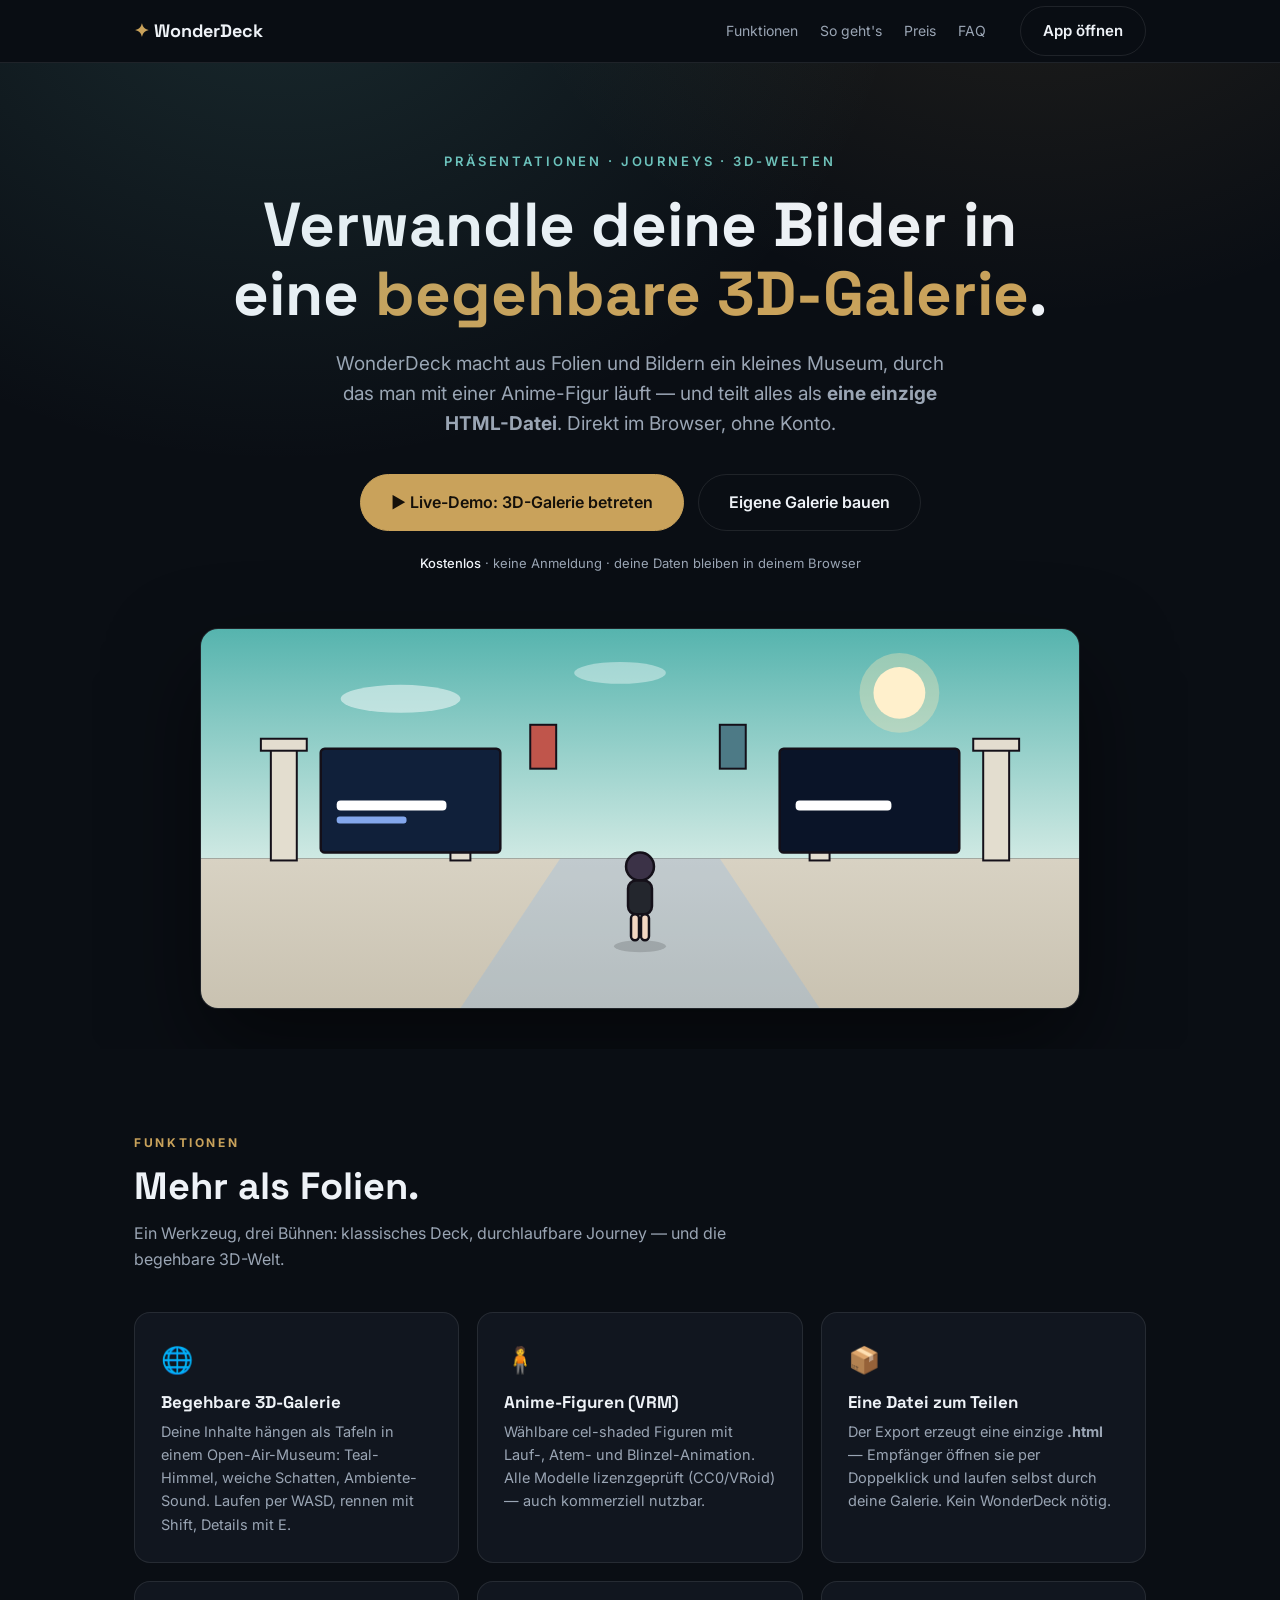
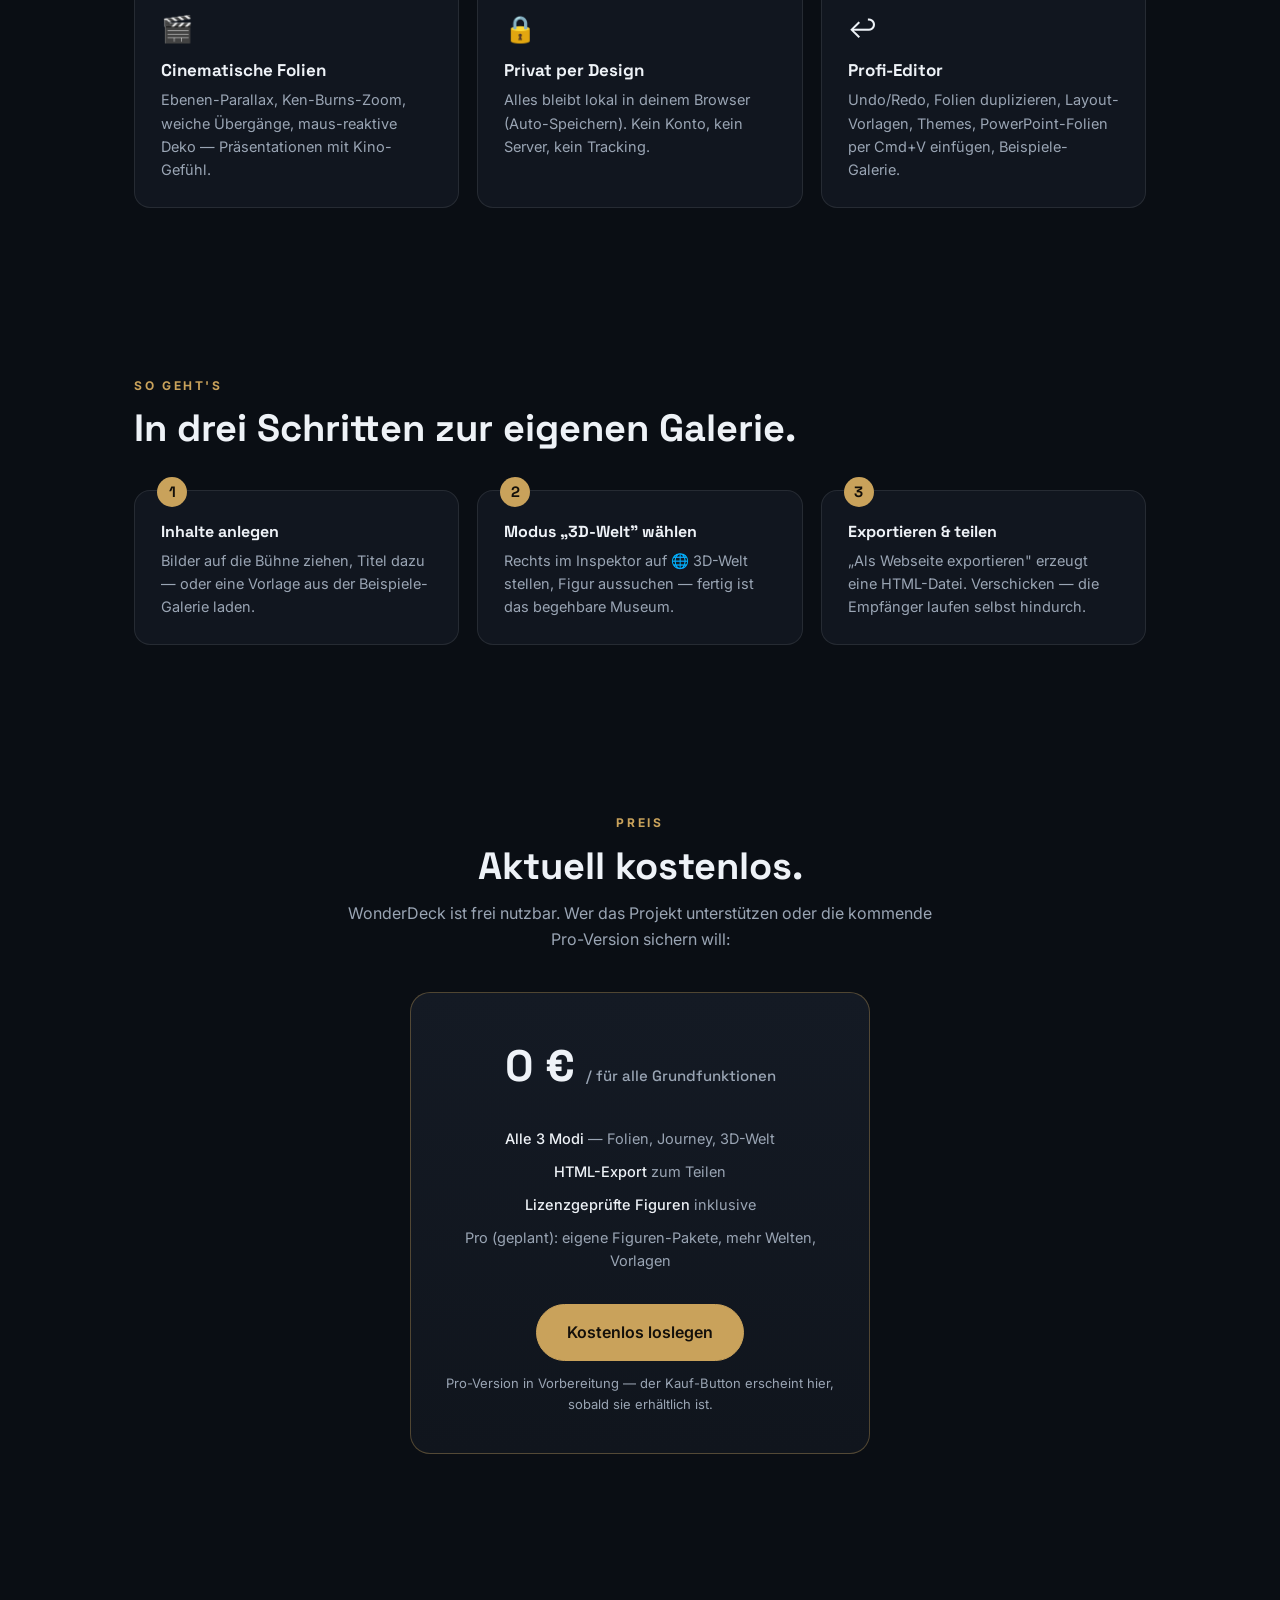
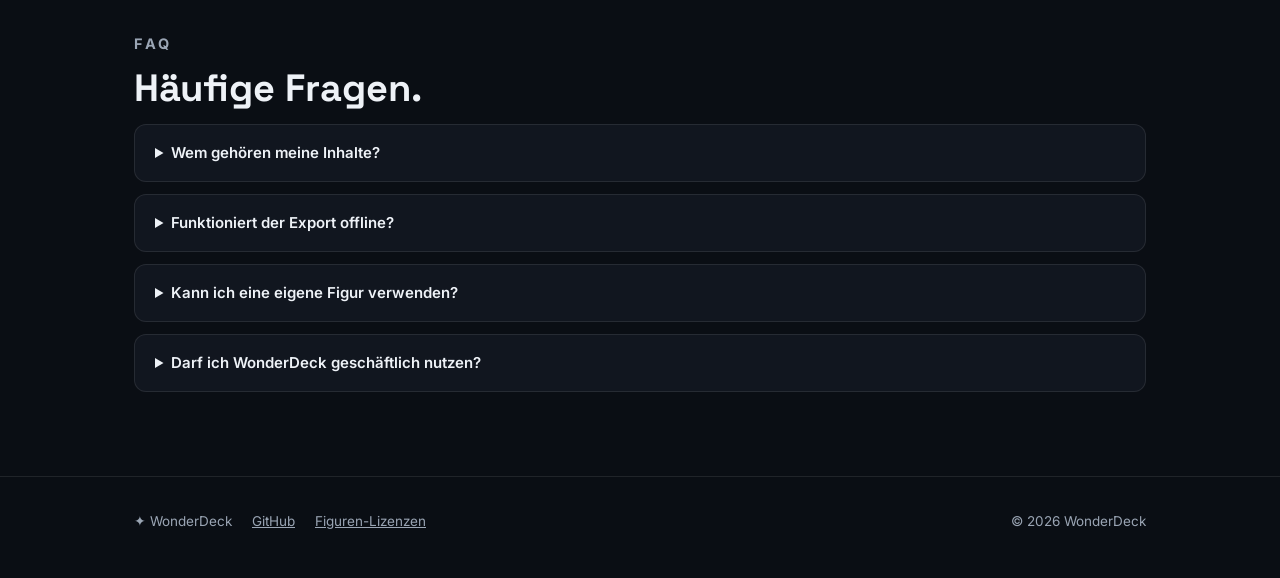
==== landing.html @ ed039f32 "Kommerz-Bereitschaft: Lizenz-Bereinigung + Landing-Page + Kauf-Anschluss 1) FIGUREN-LIZENZEN geklärt" ====
<!DOCTYPE html>
<html lang="de">
<head>
  <meta charset="UTF-8" />
  <meta name="viewport" content="width=device-width, initial-scale=1.0" />
  <title>WonderDeck — Verwandle deine Bilder in eine begehbare 3D-Galerie</title>
  <meta name="description" content="WonderDeck macht aus deinen Folien und Bildern eine begehbare 3D-Galerie mit Anime-Figur — teilbar als eine einzige HTML-Datei. Kostenlos, ohne Konto, direkt im Browser." />
  <meta property="og:title" content="WonderDeck — begehbare 3D-Galerien aus deinen Bildern" />
  <meta property="og:description" content="Folien, Journeys und begehbare 3D-Welten — erstellt im Browser, geteilt als eine Datei." />
  <link rel="icon" href="data:image/svg+xml,%3Csvg xmlns='http://www.w3.org/2000/svg' viewBox='0 0 16 16'%3E%3Ctext y='13' font-size='13'%3E%E2%9C%A6%3C/text%3E%3C/svg%3E" />
  <link href="https://fonts.googleapis.com/css2?family=Space+Grotesk:wght@500;600;700&family=Inter:wght@300;400;500;600&display=swap" rel="stylesheet" />
  <style>
    :root {
      --bg: #0a0e14; --panel: #11161f; --line: rgba(255,255,255,0.09);
      --ink: #eef2f7; --mut: #9aa5b4; --gold: #c9a25b; --teal: #6cc2bc;
    }
    * { margin: 0; box-sizing: border-box; }
    html { scroll-behavior: smooth; }
    body { background: var(--bg); color: var(--ink); font-family: "Inter", sans-serif; line-height: 1.6; }
    h1, h2, h3 { font-family: "Space Grotesk", sans-serif; line-height: 1.12; }
    a { color: inherit; }
    .wrap { max-width: 1060px; margin: 0 auto; padding: 0 24px; }

    /* Nav */
    .nav { position: sticky; top: 0; z-index: 50; background: rgba(10,14,20,0.82); backdrop-filter: blur(10px); -webkit-backdrop-filter: blur(10px); border-bottom: 1px solid var(--line); }
    .nav__in { display: flex; align-items: center; gap: 26px; height: 62px; }
    .nav__brand { font-family: "Space Grotesk", sans-serif; font-weight: 700; font-size: 18px; }
    .nav__brand b { color: var(--gold); }
    .nav__links { display: flex; gap: 22px; margin-left: auto; font-size: 14px; color: var(--mut); }
    .nav__links a { text-decoration: none; }
    .nav__links a:hover { color: var(--ink); }
    .nav .cta { margin-left: 8px; }

    /* Buttons */
    .btn { display: inline-block; padding: 12px 22px; border-radius: 999px; font-size: 15px; font-weight: 600; text-decoration: none; border: 1px solid var(--line); color: var(--ink); transition: transform 0.15s, background 0.15s; }
    .btn:hover { transform: translateY(-1px); }
    .btn--gold { background: var(--gold); border-color: var(--gold); color: #14100a; }
    .btn--gold:hover { background: #d9b26b; }
    .btn--ghost:hover { background: rgba(255,255,255,0.06); }
    .btn--big { padding: 15px 30px; font-size: 16px; }

    /* Hero */
    .hero { padding: 88px 0 40px; text-align: center; position: relative; overflow: hidden; }
    .hero::before { content: ""; position: absolute; inset: -40% -20% auto; height: 130%; background:
      radial-gradient(50% 60% at 30% 20%, rgba(108,194,188,0.16), transparent 70%),
      radial-gradient(45% 55% at 72% 12%, rgba(201,162,91,0.14), transparent 70%); pointer-events: none; }
    .hero__kicker { font-size: 13px; font-weight: 600; letter-spacing: 0.22em; text-transform: uppercase; color: var(--teal); }
    .hero h1 { font-size: clamp(34px, 6vw, 62px); margin: 18px auto 20px; max-width: 820px; }
    .hero h1 em { font-style: normal; color: var(--gold); }
    .hero p.lead { font-size: clamp(16px, 2.2vw, 19px); color: var(--mut); max-width: 640px; margin: 0 auto 34px; }
    .hero__cta { display: flex; gap: 14px; justify-content: center; flex-wrap: wrap; }
    .hero__trust { margin-top: 22px; font-size: 13px; color: var(--mut); }
    .hero__trust b { color: var(--ink); font-weight: 500; }

    /* Szene (stilisierte Galerie) */
    .scene { margin: 54px auto 0; max-width: 880px; border-radius: 18px; overflow: hidden; border: 1px solid var(--line); box-shadow: 0 40px 90px rgba(0,0,0,0.5); }
    .scene svg { display: block; width: 100%; height: auto; }

    /* Sections */
    section { padding: 84px 0; }
    .sec__kicker { font-size: 12px; font-weight: 700; letter-spacing: 0.22em; text-transform: uppercase; color: var(--gold); }
    .sec__title { font-size: clamp(26px, 4vw, 38px); margin: 12px 0 14px; }
    .sec__lead { color: var(--mut); max-width: 620px; }

    .grid { display: grid; grid-template-columns: repeat(auto-fit, minmax(260px, 1fr)); gap: 18px; margin-top: 40px; }
    .card { background: var(--panel); border: 1px solid var(--line); border-radius: 16px; padding: 26px; }
    .card .ico { font-size: 26px; }
    .card h3 { font-size: 17px; margin: 12px 0 8px; }
    .card p { font-size: 14.5px; color: var(--mut); }

    /* Steps */
    .steps { counter-reset: step; display: grid; grid-template-columns: repeat(auto-fit, minmax(240px, 1fr)); gap: 18px; margin-top: 40px; }
    .step { position: relative; background: var(--panel); border: 1px solid var(--line); border-radius: 16px; padding: 26px 26px 26px 26px; }
    .step::before { counter-increment: step; content: counter(step); position: absolute; top: -14px; left: 22px; width: 30px; height: 30px; border-radius: 50%; background: var(--gold); color: #14100a; font-weight: 700; font-family: "Space Grotesk", sans-serif; display: grid; place-items: center; font-size: 15px; }
    .step h3 { font-size: 16px; margin: 6px 0 8px; }
    .step p { font-size: 14.5px; color: var(--mut); }

    /* Kaufen */
    .buy { text-align: center; }
    .buy__card { max-width: 460px; margin: 40px auto 0; background: linear-gradient(180deg, #141a24, #10151d); border: 1px solid rgba(201,162,91,0.35); border-radius: 20px; padding: 38px 34px; }
    .buy__price { font-family: "Space Grotesk", sans-serif; font-size: 44px; font-weight: 700; }
    .buy__price span { font-size: 15px; font-weight: 500; color: var(--mut); }
    .buy__list { list-style: none; padding: 0; margin: 20px 0 26px; font-size: 14.5px; color: var(--mut); }
    .buy__list li { padding: 5px 0; }
    .buy__list b { color: var(--ink); font-weight: 500; }
    .buy__soon { font-size: 13px; color: var(--mut); margin-top: 12px; }

    /* FAQ */
    .faq details { background: var(--panel); border: 1px solid var(--line); border-radius: 12px; padding: 16px 20px; margin-top: 12px; }
    .faq summary { cursor: pointer; font-weight: 600; font-size: 15px; }
    .faq p { margin-top: 10px; font-size: 14.5px; color: var(--mut); }

    footer { border-top: 1px solid var(--line); padding: 34px 0 46px; font-size: 13.5px; color: var(--mut); }
    .foot { display: flex; gap: 20px; flex-wrap: wrap; align-items: center; }
    .foot a { color: var(--mut); }
    .foot a:hover { color: var(--ink); }
    .foot .sp { margin-left: auto; }

    :focus-visible { outline: 2px solid var(--gold); outline-offset: 2px; border-radius: 4px; }
    @media (max-width: 640px) { .nav__links { display: none; } }
  </style>
</head>
<body>

  <nav class="nav"><div class="wrap nav__in">
    <span class="nav__brand"><b>✦</b> WonderDeck</span>
    <div class="nav__links">
      <a href="#funktionen">Funktionen</a>
      <a href="#ablauf">So geht's</a>
      <a href="#kaufen">Preis</a>
      <a href="#faq">FAQ</a>
    </div>
    <a class="btn btn--ghost cta" href="index.html">App öffnen</a>
  </div></nav>

  <header class="hero"><div class="wrap">
    <p class="hero__kicker">Präsentationen · Journeys · 3D-Welten</p>
    <h1>Verwandle deine Bilder in eine <em>begehbare 3D-Galerie</em>.</h1>
    <p class="lead">
      WonderDeck macht aus Folien und Bildern ein kleines Museum, durch das man
      mit einer Anime-Figur läuft — und teilt alles als <b>eine einzige HTML-Datei</b>.
      Direkt im Browser, ohne Konto.
    </p>
    <div class="hero__cta">
      <a class="btn btn--gold btn--big" href="index.html?example=world&present=1">▶ Live-Demo: 3D-Galerie betreten</a>
      <a class="btn btn--ghost btn--big" href="index.html">Eigene Galerie bauen</a>
    </div>
    <p class="hero__trust"><b>Kostenlos</b> · keine Anmeldung · deine Daten bleiben in deinem Browser</p>

    <!-- Stilisierte Galerie-Szene -->
    <div class="scene" aria-hidden="true">
      <svg viewBox="0 0 880 380" xmlns="http://www.w3.org/2000/svg">
        <defs>
          <linearGradient id="sky" x1="0" y1="0" x2="0" y2="1">
            <stop offset="0" stop-color="#56b4ae"/><stop offset="1" stop-color="#cfe9e3"/>
          </linearGradient>
          <linearGradient id="floor" x1="0" y1="0" x2="0" y2="1">
            <stop offset="0" stop-color="#d8d2c3"/><stop offset="1" stop-color="#c9c2b1"/>
          </linearGradient>
        </defs>
        <rect width="880" height="230" fill="url(#sky)"/>
        <circle cx="700" cy="64" r="26" fill="#fff3d6"/><circle cx="700" cy="64" r="40" fill="#ffe9b8" opacity="0.35"/>
        <ellipse cx="200" cy="70" rx="60" ry="14" fill="#fff" opacity="0.5"/>
        <ellipse cx="420" cy="44" rx="46" ry="11" fill="#fff" opacity="0.4"/>
        <rect y="230" width="880" height="150" fill="url(#floor)"/>
        <polygon points="360,230 520,230 620,380 260,380" fill="#5aa6ff" opacity="0.18"/>
        <!-- Säulen -->
        <g fill="#e3ddcf" stroke="#141019" stroke-width="2">
          <rect x="70" y="120" width="26" height="112"/><rect x="60" y="110" width="46" height="12"/>
          <rect x="784" y="120" width="26" height="112"/><rect x="774" y="110" width="46" height="12"/>
          <rect x="250" y="140" width="20" height="92"/><rect x="242" y="132" width="36" height="10"/>
          <rect x="610" y="140" width="20" height="92"/><rect x="602" y="132" width="36" height="10"/>
        </g>
        <!-- Tafeln -->
        <g stroke="#141019" stroke-width="2.5">
          <rect x="120" y="120" width="180" height="104" rx="4" fill="#10203a"/>
          <rect x="580" y="120" width="180" height="104" rx="4" fill="#0a1428"/>
        </g>
        <rect x="136" y="188" width="70" height="7" rx="3" fill="#8fb6ff" opacity="0.9"/>
        <rect x="136" y="172" width="110" height="10" rx="4" fill="#fff"/>
        <rect x="596" y="172" width="96" height="10" rx="4" fill="#fff"/>
        <!-- Banner -->
        <g stroke="#141019" stroke-width="2">
          <rect x="330" y="96" width="26" height="44" fill="#c0554b"/>
          <rect x="520" y="96" width="26" height="44" fill="#4d7a86"/>
        </g>
        <!-- Figur (Silhouette) -->
        <g stroke="#141019" stroke-width="2.5">
          <circle cx="440" cy="238" r="14" fill="#3b3247"/>
          <rect x="428" y="252" width="24" height="34" rx="8" fill="#23262d"/>
          <rect x="431" y="286" width="8" height="26" rx="4" fill="#f2d6c2"/>
          <rect x="441" y="286" width="8" height="26" rx="4" fill="#f2d6c2"/>
        </g>
        <ellipse cx="440" cy="318" rx="26" ry="6" fill="#000" opacity="0.15"/>
      </svg>
    </div>
  </div></header>

  <section id="funktionen"><div class="wrap">
    <p class="sec__kicker">Funktionen</p>
    <h2 class="sec__title">Mehr als Folien.</h2>
    <p class="sec__lead">Ein Werkzeug, drei Bühnen: klassisches Deck, durchlaufbare Journey — und die begehbare 3D-Welt.</p>
    <div class="grid">
      <div class="card"><span class="ico">🌐</span><h3>Begehbare 3D-Galerie</h3><p>Deine Inhalte hängen als Tafeln in einem Open-Air-Museum: Teal-Himmel, weiche Schatten, Ambiente-Sound. Laufen per WASD, rennen mit Shift, Details mit E.</p></div>
      <div class="card"><span class="ico">🧍</span><h3>Anime-Figuren (VRM)</h3><p>Wählbare cel-shaded Figuren mit Lauf-, Atem- und Blinzel-Animation. Alle Modelle lizenzgeprüft (CC0/VRoid) — auch kommerziell nutzbar.</p></div>
      <div class="card"><span class="ico">📦</span><h3>Eine Datei zum Teilen</h3><p>Der Export erzeugt eine einzige <b>.html</b> — Empfänger öffnen sie per Doppelklick und laufen selbst durch deine Galerie. Kein WonderDeck nötig.</p></div>
      <div class="card"><span class="ico">🎬</span><h3>Cinematische Folien</h3><p>Ebenen-Parallax, Ken-Burns-Zoom, weiche Übergänge, maus-reaktive Deko — Präsentationen mit Kino-Gefühl.</p></div>
      <div class="card"><span class="ico">🔒</span><h3>Privat per Design</h3><p>Alles bleibt lokal in deinem Browser (Auto-Speichern). Kein Konto, kein Server, kein Tracking.</p></div>
      <div class="card"><span class="ico">↩️</span><h3>Profi-Editor</h3><p>Undo/Redo, Folien duplizieren, Layout-Vorlagen, Themes, PowerPoint-Folien per Cmd+V einfügen, Beispiele-Galerie.</p></div>
    </div>
  </div></section>

  <section id="ablauf"><div class="wrap">
    <p class="sec__kicker">So geht's</p>
    <h2 class="sec__title">In drei Schritten zur eigenen Galerie.</h2>
    <div class="steps">
      <div class="step"><h3>Inhalte anlegen</h3><p>Bilder auf die Bühne ziehen, Titel dazu — oder eine Vorlage aus der Beispiele-Galerie laden.</p></div>
      <div class="step"><h3>Modus „3D-Welt" wählen</h3><p>Rechts im Inspektor auf 🌐 3D-Welt stellen, Figur aussuchen — fertig ist das begehbare Museum.</p></div>
      <div class="step"><h3>Exportieren & teilen</h3><p>„Als Webseite exportieren" erzeugt eine HTML-Datei. Verschicken — die Empfänger laufen selbst hindurch.</p></div>
    </div>
  </div></section>

  <section id="kaufen" class="buy"><div class="wrap">
    <p class="sec__kicker">Preis</p>
    <h2 class="sec__title">Aktuell kostenlos.</h2>
    <p class="sec__lead" style="margin: 0 auto;">WonderDeck ist frei nutzbar. Wer das Projekt unterstützen oder die kommende Pro-Version sichern will:</p>
    <div class="buy__card">
      <div class="buy__price">0&nbsp;€ <span>/ für alle Grundfunktionen</span></div>
      <ul class="buy__list">
        <li><b>Alle 3 Modi</b> — Folien, Journey, 3D-Welt</li>
        <li><b>HTML-Export</b> zum Teilen</li>
        <li><b>Lizenzgeprüfte Figuren</b> inklusive</li>
        <li>Pro (geplant): eigene Figuren-Pakete, mehr Welten, Vorlagen</li>
      </ul>
      <a id="buyBtn" class="btn btn--gold btn--big" href="index.html">Kostenlos loslegen</a>
      <p class="buy__soon" id="buyNote">Pro-Version in Vorbereitung — der Kauf-Button erscheint hier, sobald sie erhältlich ist.</p>
    </div>
  </div></section>

  <section id="faq" class="faq"><div class="wrap">
    <p class="sec__kicker">FAQ</p>
    <h2 class="sec__title">Häufige Fragen.</h2>
    <details><summary>Wem gehören meine Inhalte?</summary><p>Dir. Alles wird lokal in deinem Browser gespeichert (IndexedDB) — nichts verlässt dein Gerät, außer du exportierst und teilst es selbst.</p></details>
    <details><summary>Funktioniert der Export offline?</summary><p>Die exportierte HTML-Datei enthält deine Bilder eingebettet. Für die 3D-Welt lädt sie die 3D-Engine und die Figur beim Öffnen aus dem Netz — dafür braucht der Empfänger einmalig Internet.</p></details>
    <details><summary>Kann ich eine eigene Figur verwenden?</summary><p>Ja — in <a href="https://vroid.com/studio" target="_blank" rel="noopener">VRoid Studio</a> (gratis) eine Figur bauen, als .vrm exportieren und einbinden. Eigene Figuren gehören dir, auch kommerziell.</p></details>
    <details><summary>Darf ich WonderDeck geschäftlich nutzen?</summary><p>Ja. Alle mitgelieferten Figuren sind lizenzgeprüft (CC0 bzw. VRoid-Lizenz mit erlaubter kommerzieller Nutzung) — Nachweise liegen im Repository.</p></details>
  </div></section>

  <footer><div class="wrap foot">
    <span>✦ WonderDeck</span>
    <a href="https://github.com/theminhnguyen/wonderdeck" target="_blank" rel="noopener">GitHub</a>
    <a href="https://github.com/theminhnguyen/wonderdeck/blob/main/public/models/README.md" target="_blank" rel="noopener">Figuren-Lizenzen</a>
    <span class="sp">© 2026 WonderDeck</span>
    <!-- Vor dem Verkauf ergänzen: Impressum & Datenschutzerklärung -->
  </div></footer>

  <script>
    // ==== Kauf-Anbindung (Gumroad/Lemon Squeezy) ====
    // Sobald ein Produkt existiert: hier die Kauf-URL eintragen — mehr ist nicht nötig.
    // Beispiel: const BUY_URL = "https://DEINSHOP.gumroad.com/l/wonderdeck-pro";
    const BUY_URL = "";
    const PRICE_LABEL = "9 €"; // Anzeigepreis der Pro-Version
    if (BUY_URL) {
      const btn = document.getElementById("buyBtn");
      btn.href = BUY_URL; btn.target = "_blank"; btn.rel = "noopener";
      btn.textContent = "★ Pro kaufen — " + PRICE_LABEL;
      document.getElementById("buyNote").textContent = "Einmalkauf über Gumroad — sichere Zahlung, sofortiger Zugang.";
    }
  </script>
</body>
</html>
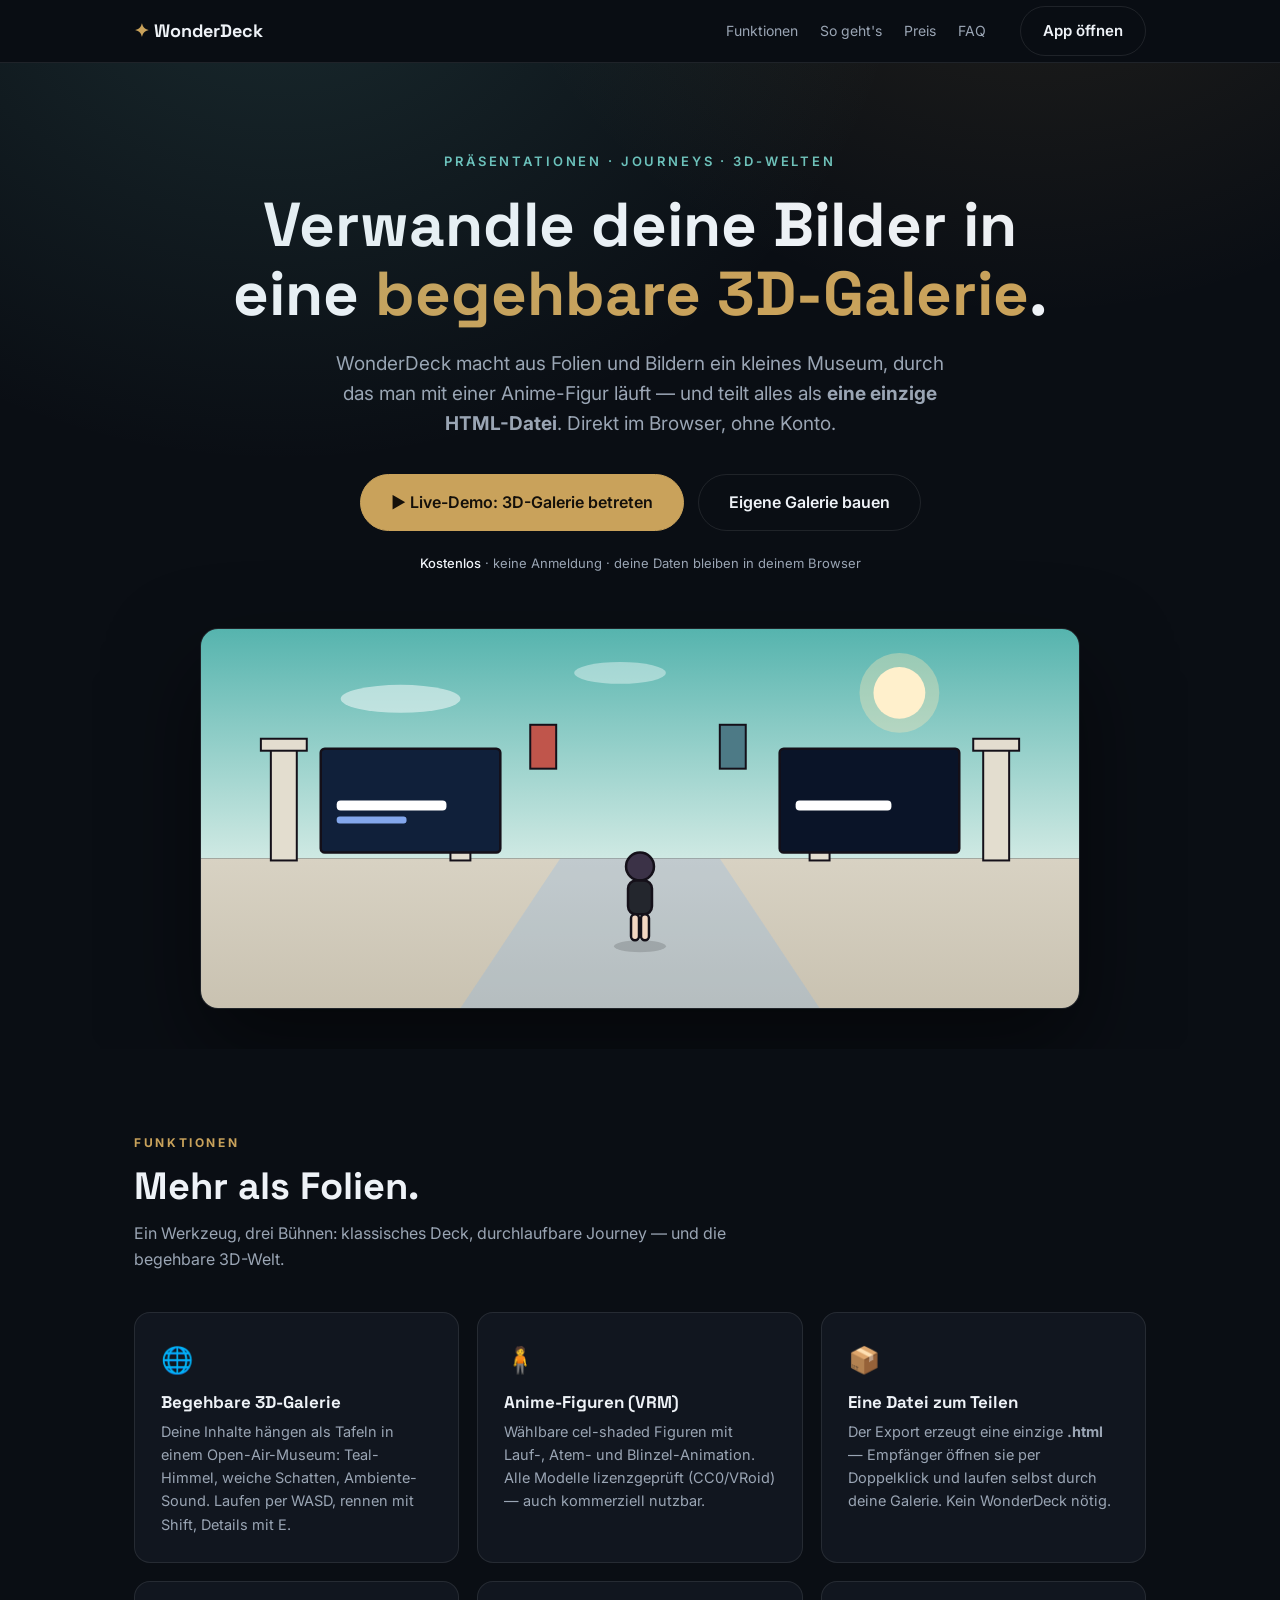
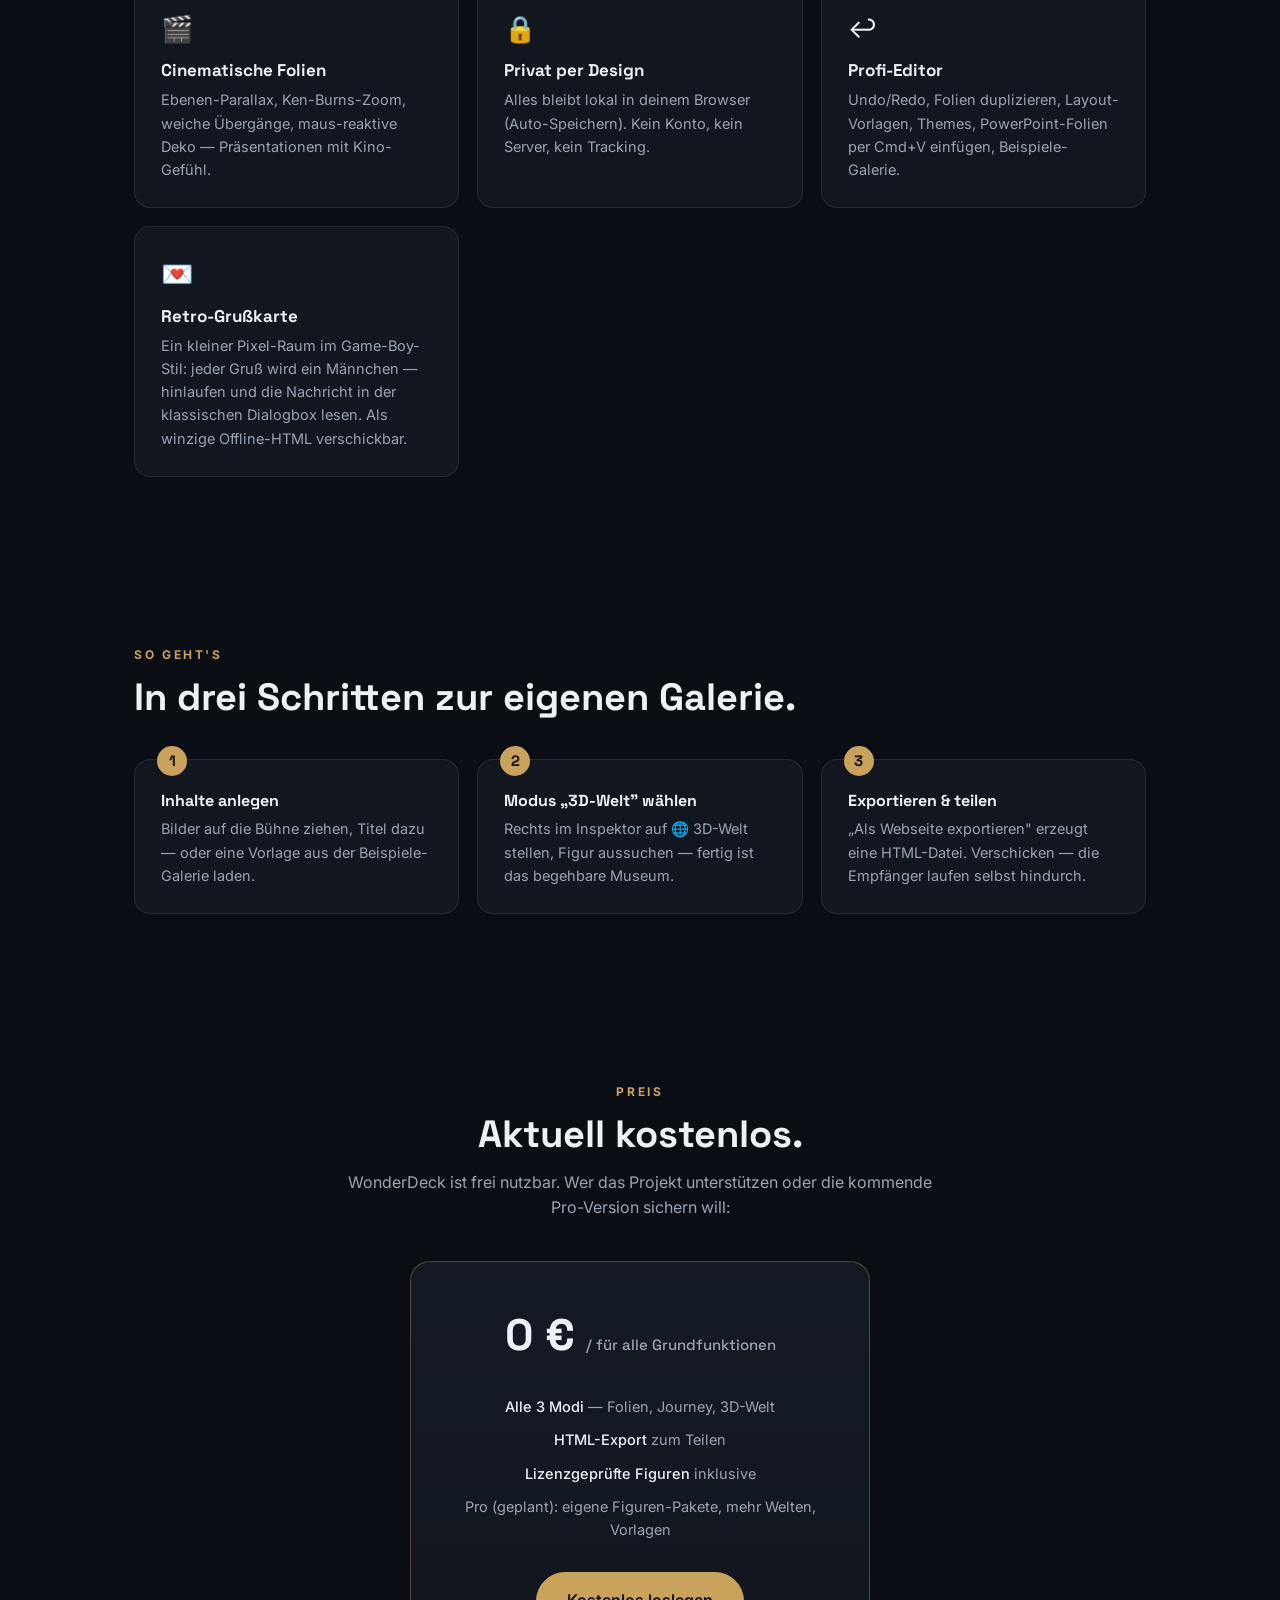
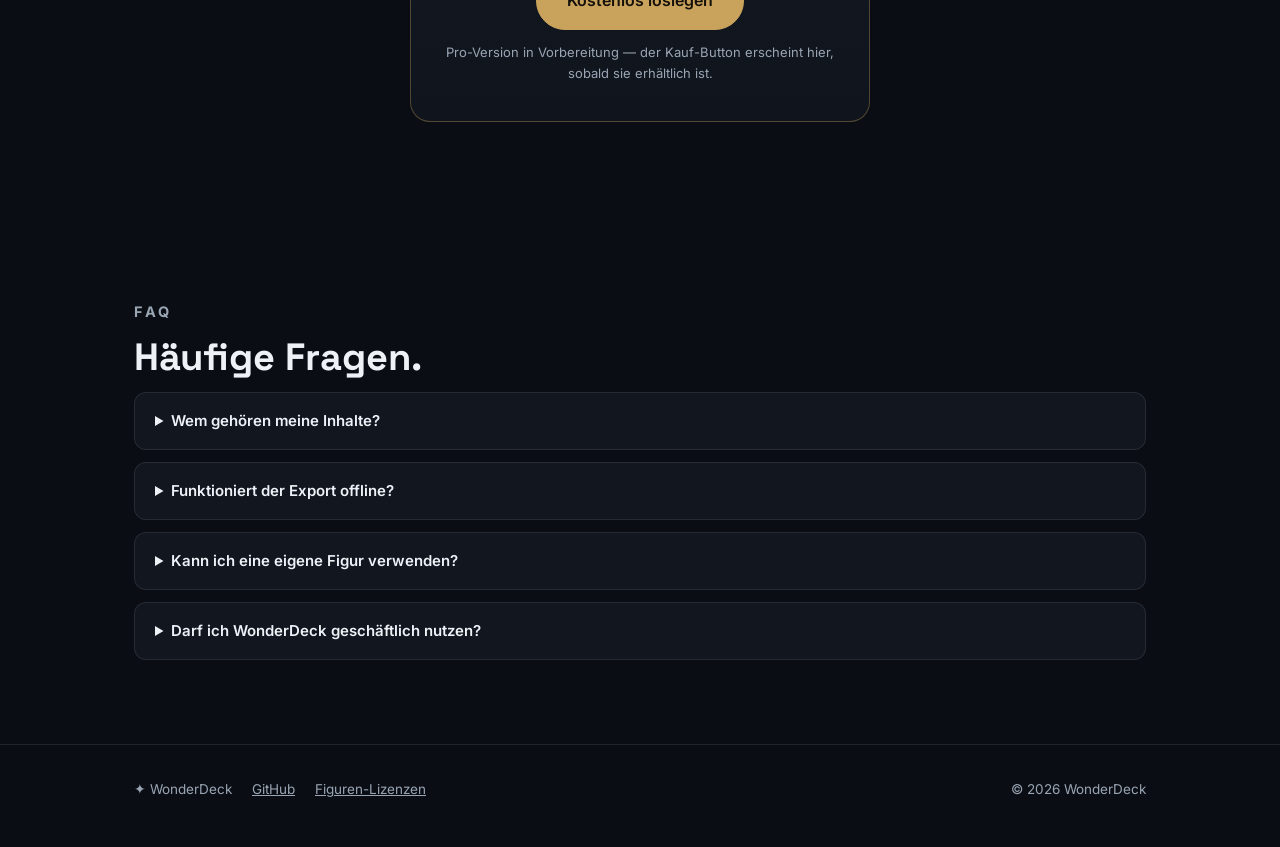
==== commit 875aa953: "Neuer Modus „💌 Grußkarte": begehbarer Retro-Raum im Game-Boy-Stil - js/card.js: eigene Mini-Engine —" ====
--- a/landing.html
+++ b/landing.html
@@ -187,6 +187,7 @@
       <div class="card"><span class="ico">🎬</span><h3>Cinematische Folien</h3><p>Ebenen-Parallax, Ken-Burns-Zoom, weiche Übergänge, maus-reaktive Deko — Präsentationen mit Kino-Gefühl.</p></div>
       <div class="card"><span class="ico">🔒</span><h3>Privat per Design</h3><p>Alles bleibt lokal in deinem Browser (Auto-Speichern). Kein Konto, kein Server, kein Tracking.</p></div>
       <div class="card"><span class="ico">↩️</span><h3>Profi-Editor</h3><p>Undo/Redo, Folien duplizieren, Layout-Vorlagen, Themes, PowerPoint-Folien per Cmd+V einfügen, Beispiele-Galerie.</p></div>
+      <div class="card"><span class="ico">💌</span><h3>Retro-Grußkarte</h3><p>Ein kleiner Pixel-Raum im Game-Boy-Stil: jeder Gruß wird ein Männchen — hinlaufen und die Nachricht in der klassischen Dialogbox lesen. Als winzige Offline-HTML verschickbar.</p></div>
     </div>
   </div></section>
 
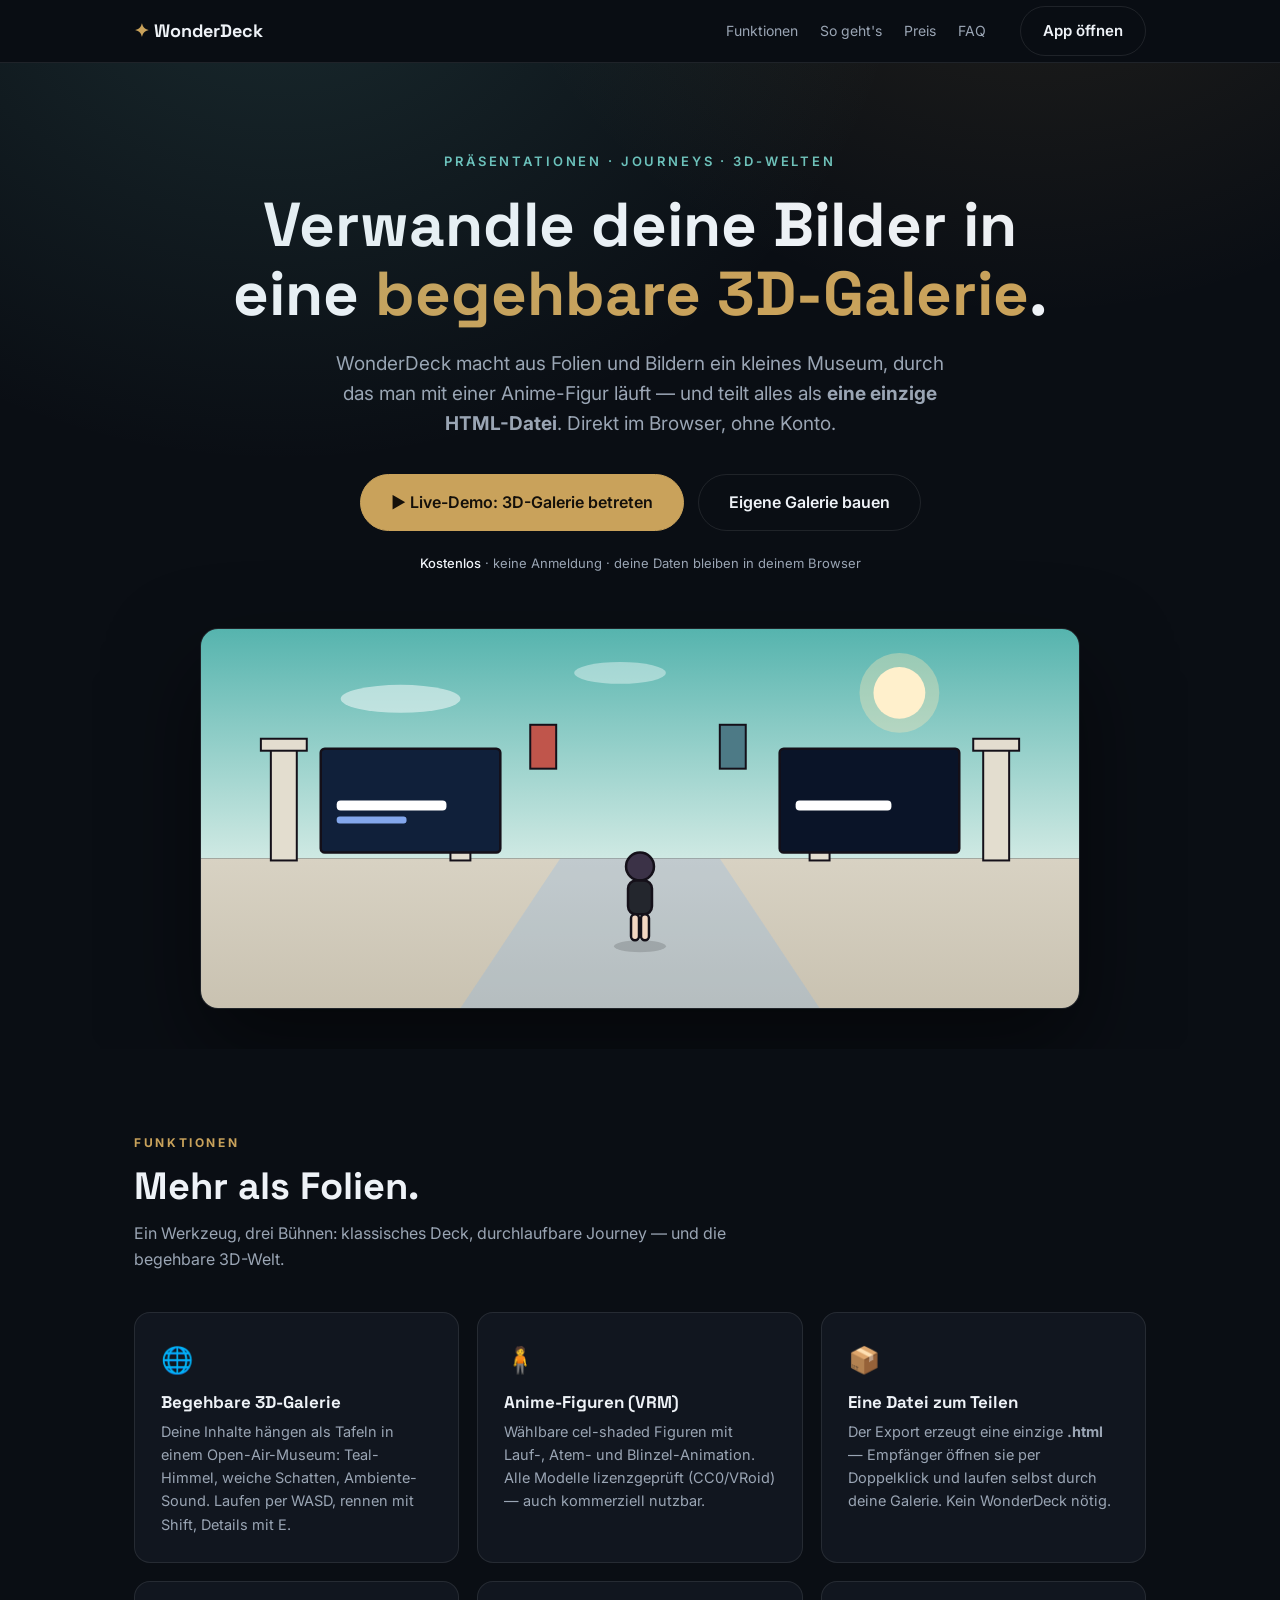
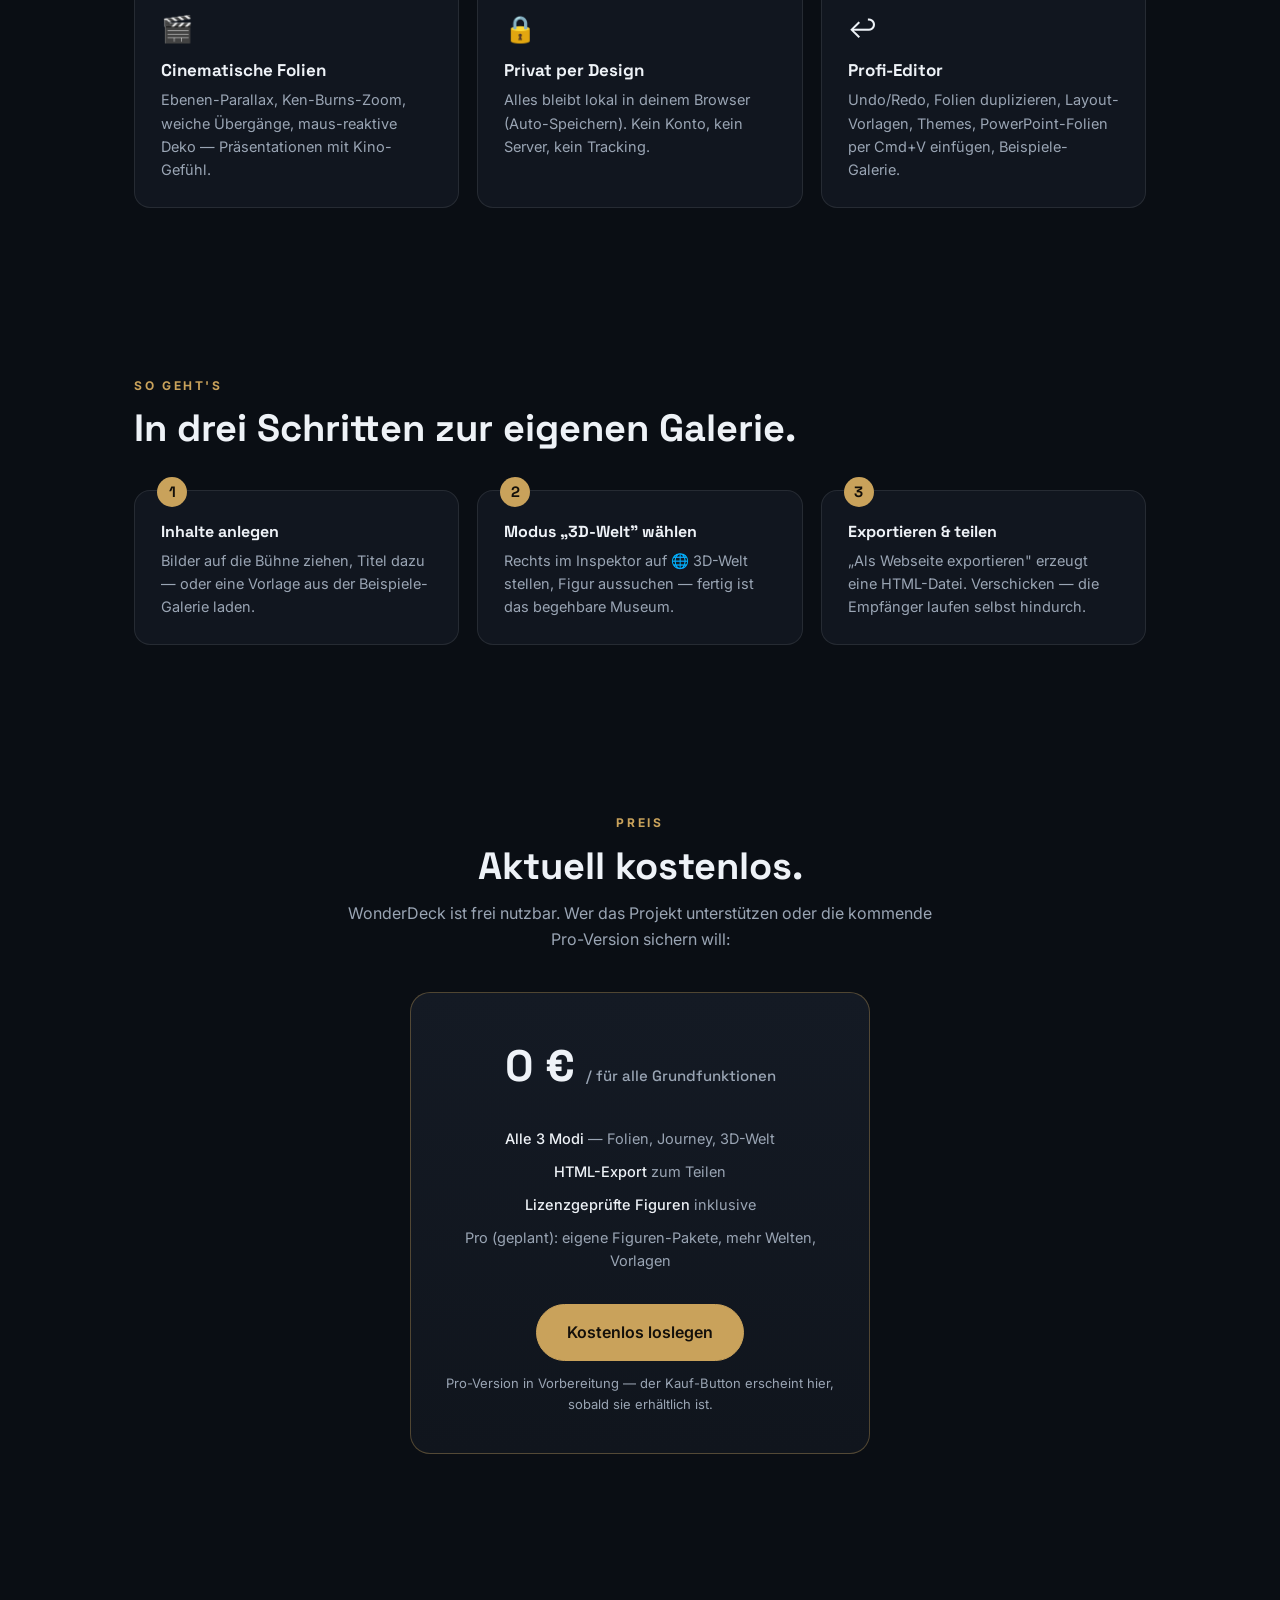
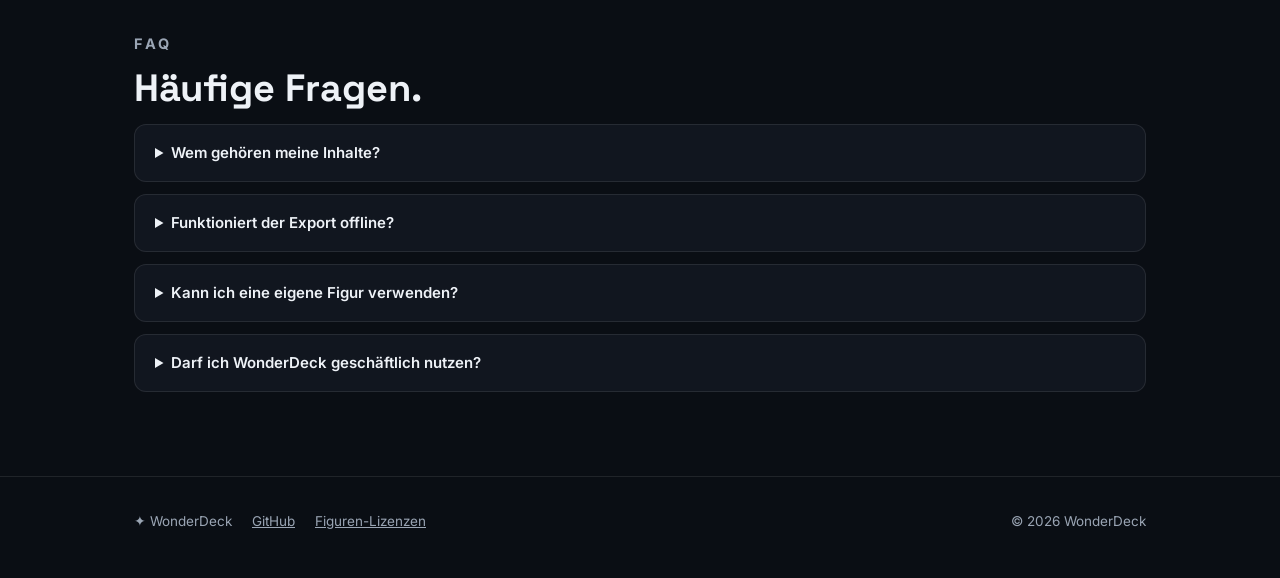
==== commit ad763ed6: "Grußkarte aus WonderDeck entfernt (wird eigenes Produkt) Der 4. Modus „💌 Grußkarte" wird als eigenst" ====
--- a/landing.html
+++ b/landing.html
@@ -187,7 +187,6 @@
       <div class="card"><span class="ico">🎬</span><h3>Cinematische Folien</h3><p>Ebenen-Parallax, Ken-Burns-Zoom, weiche Übergänge, maus-reaktive Deko — Präsentationen mit Kino-Gefühl.</p></div>
       <div class="card"><span class="ico">🔒</span><h3>Privat per Design</h3><p>Alles bleibt lokal in deinem Browser (Auto-Speichern). Kein Konto, kein Server, kein Tracking.</p></div>
       <div class="card"><span class="ico">↩️</span><h3>Profi-Editor</h3><p>Undo/Redo, Folien duplizieren, Layout-Vorlagen, Themes, PowerPoint-Folien per Cmd+V einfügen, Beispiele-Galerie.</p></div>
-      <div class="card"><span class="ico">💌</span><h3>Retro-Grußkarte</h3><p>Ein kleiner Pixel-Raum im Game-Boy-Stil: jeder Gruß wird ein Männchen — hinlaufen und die Nachricht in der klassischen Dialogbox lesen. Als winzige Offline-HTML verschickbar.</p></div>
     </div>
   </div></section>
 
